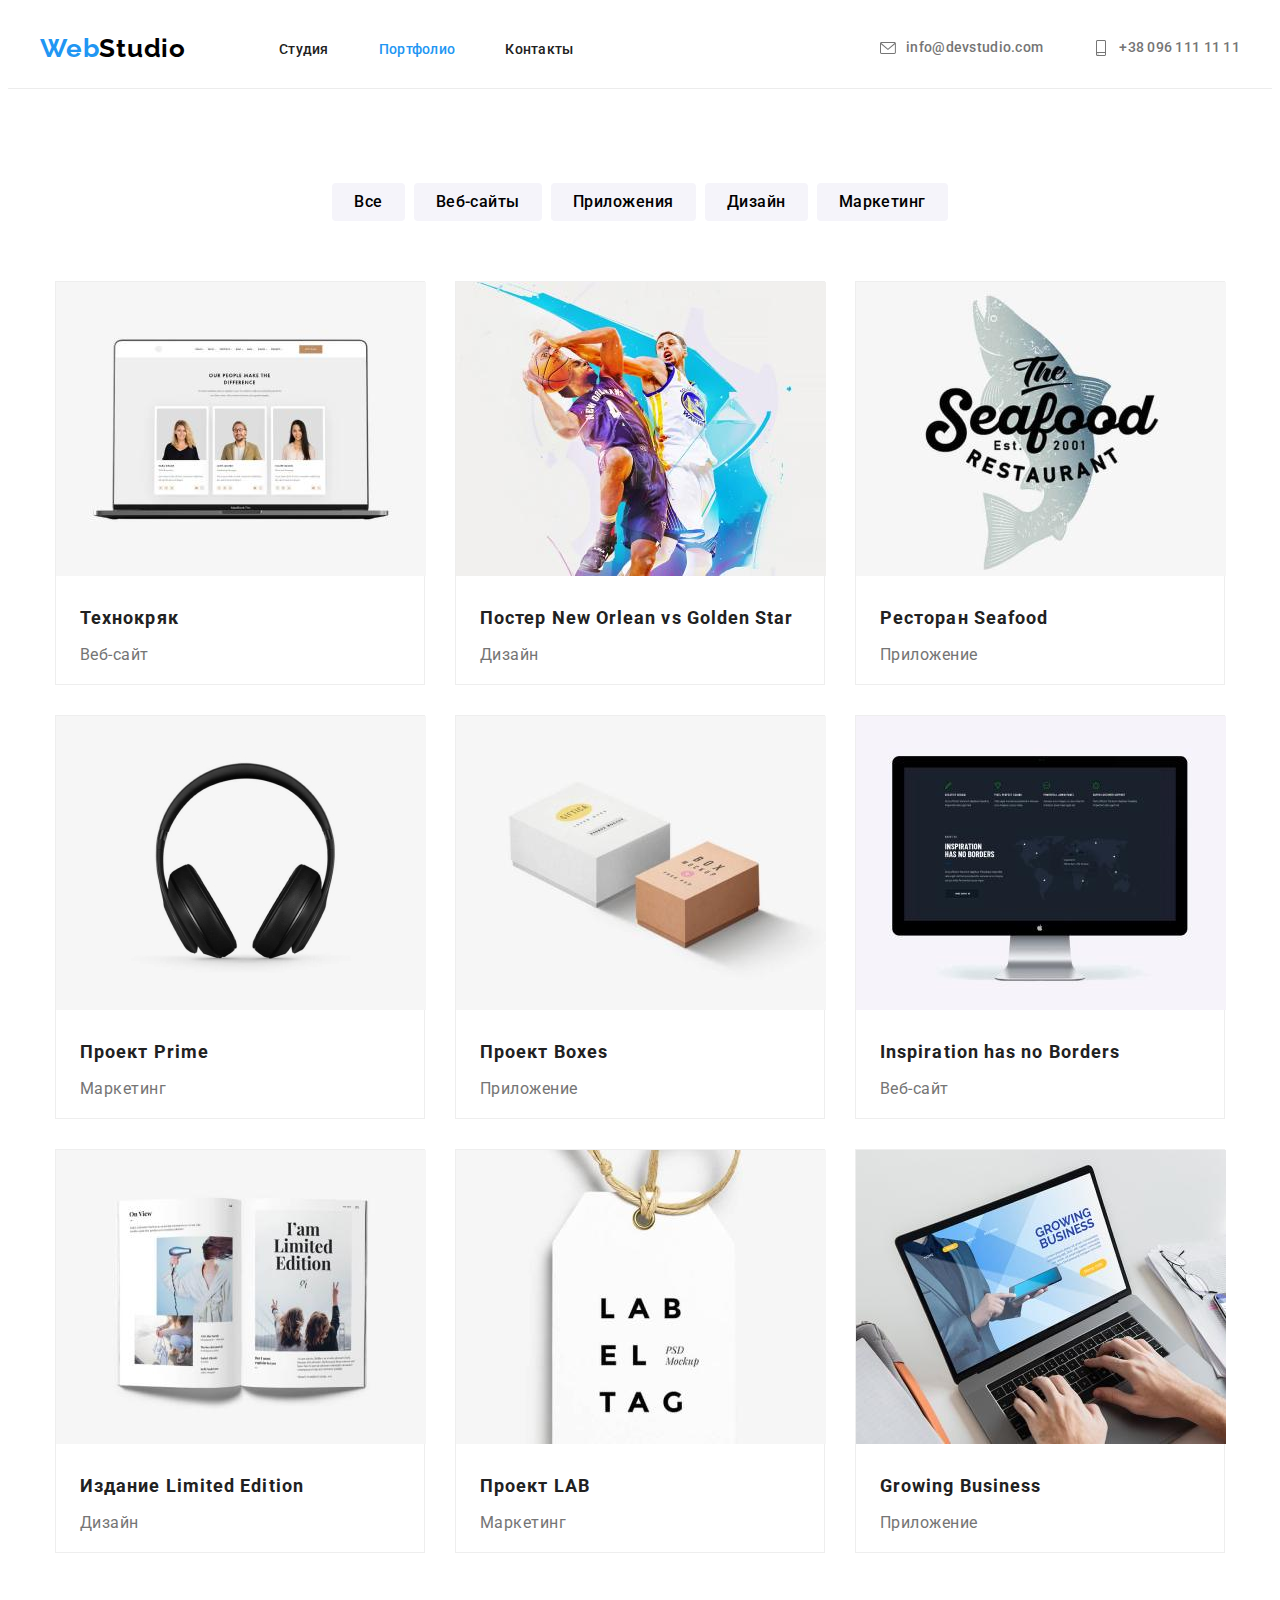
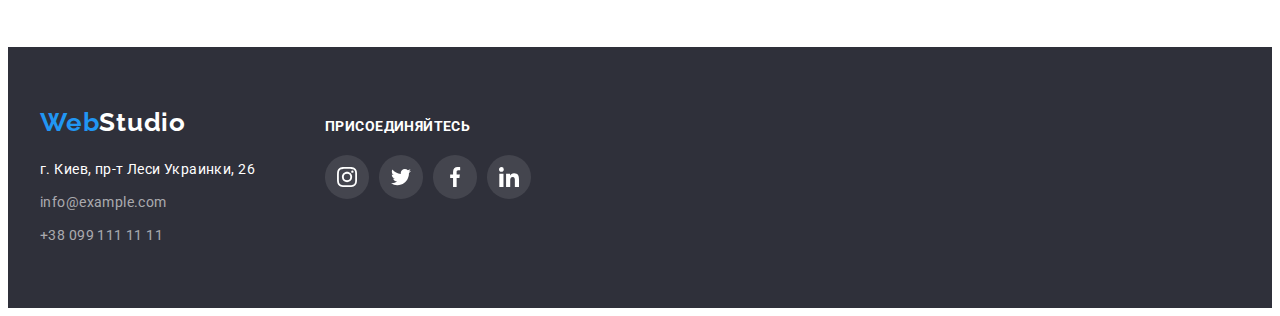
==== portfolio.html @ 02e3ae1f "Начало работы над пятым модулем" ====
<!DOCTYPE html>
<html lang="ru">
<head>
    <meta charset="UTF-8">
    <meta http-equiv="X-UA-Compatible" content="IE=edge">
    <meta name="viewport" content="width=device-width, initial-scale=1.0">
    <title>Portfolio</title>
<link rel="preconnect" href="https://fonts.googleapis.com">
<link rel="preconnect" href="https://fonts.gstatic.com" crossorigin>
<link href="https://fonts.googleapis.com/css2?family=Raleway:wght@700&family=Roboto:wght@400;500;700;900&display=swap" rel="stylesheet">
<link rel="stylesheet" href="https://cdnjs.cloudflare.com/ajax/libs/modern-normalize/1.1.0/modern-normalize.min.css"
    integrity="sha512-wpPYUAdjBVSE4KJnH1VR1HeZfpl1ub8YT/NKx4PuQ5NmX2tKuGu6U/JRp5y+Y8XG2tV+wKQpNHVUX03MfMFn9Q=="
    crossorigin="anonymous" referrerpolicy="no-referrer" />
<link rel="stylesheet" href="./css/style.css">
</head>
<body>
    <!-- шапка сайта -->
    <header class="header">
        <div class="header-container container">
            <nav class="header-nav">
                <a class="header-logo link" href="./index.html">Web<span class="second-logo">Studio</span> </a>
                <ul class="header-list list">
                    <li class="header-item">
                        <a class="header-link link " href="./index.html">Студия</a>
                    </li>
                    <li class="header-item">
                        <a class="header-link link current" href="./portfolio.html">Портфолио</a>
                    </li>
                    <li class="header-item">
                        <a class="header-link link" href="">Контакты</a>
                    </li>
                </ul>
            </nav>
            <ul class="header-contacts list">
                <li class="header-contacts-item">
                    <a class="header-contacts link" href="mailto:info@devstudio.com">
                        <svg class="contacts-icon">
                            <use href="./images/icons.svg#icon-mail"></use>
                        </svg>
                        info@devstudio.com
                    </a>
                </li>
                <li class="header-contacts-item">
                    <a class="header-contacts link" href="tel:+380961111111">
                        <svg class="contacts-icon">
                            <use href="./images/icons.svg#icon-smartphone"></use>
                        </svg>
                        +38 096 111 11 11
                    </a>
                </li>
            </ul>
        </div>
    </header>
        <main>
            <!-- кнопки проектов -->
            <h1 aria-label="Портфолио"></h1>
            <section class="main">
                <div class="container">
            <ul class="main-list-btn list" >
                <li class="main-item-btn ">
                    <button class="main-btn " type="button">Все</button>
                </li>
                <li class="main-item-btn">
                    <button class="main-btn " type="button">Веб-сайты</button>
                </li>
                <li class="main-item-btn">
                    <button class="main-btn " type="button">Приложения</button>
                </li>
                <li class="main-item-btn">
                    <button class="main-btn " type="button">Дизайн</button>
                </li>
                <li class="main-item-btn">
                    <button class="main-btn " type="button">Маркетинг</button>
                </li>
            </ul>
            <!-- проекты -->
            <h2 aria-label="Проекты"></h2>
            <ul class="main-projeckt-list list">
                <li class="projeckt-item">
                    <img src="./images/img-prod1.jpg" alt="сайт на ноутбуке" width="370" height="294">
                    <div class="projeckt-item-container">
                        <h3 class="projeckt-title">Технокряк</h3>
                        <p class="projeckt-text">Веб-сайт</p>
                    </div>
                </li>
                <li class="projeckt-item">
                    <img src="./images/img-prod2.jpg" alt="дизайн постера" width="370" height="294">
                    <div class="projeckt-item-container">
                        <h3 class="projeckt-title">Постер <span lang="en">New Orlean vs Golden Star</span></h3>
                        <p class="projeckt-text">Дизайн</p>
                    </div>

                </li>
                <li class="projeckt-item">
                    <img src="./images/img-prod3.jpg" alt="логотип ресторана" width="370" height="294">
                    <div class="projeckt-item-container">
                        <h3 class="projeckt-title">Ресторан <span lang="en">Seafood</span></h3>
                        <p class="projeckt-text">Приложение</p>
                    </div>
                </li>
                <li class="projeckt-item">
                    <img src="./images/img-prod4.jpg" alt="наушники" width="370" height="294">
                    <div class="projeckt-item-container">
                        <h3 class="projeckt-title">Проект <span>Prime</span></h3>
                        <p class="projeckt-text">Маркетинг</p>
                    </div>
                </li>
                <li class="projeckt-item">
                    <img src="./images/img-prod5.jpg" alt="две коробки" width="370" height="294">
                    <div class="projeckt-item-container">
                        <h3 class="projeckt-title">Проект <span lang="en">Boxes</span></h3>
                        <p class="projeckt-text">Приложение</p>
                    </div>
                </li>
                <li class="projeckt-item"> 
                    <img src="./images/img-prod6.jpg" alt="изображение сайта на мониторе" width="370" height="294">
                    <div class="projeckt-item-container">
                        <h3 class="projeckt-title"><span lang="en">Inspiration has no Borders</span></h3>
                        <p class="projeckt-text">Веб-сайт</p>
                    </div>
                </li>
                <li class="projeckt-item">
                    <img src="./images/img-prod7.jpg" alt="журнал на сером фоне" width="370" height="294">
                    <div class="projeckt-item-container"
                        ><h3 class="projeckt-title">Издание <span lang="en">Limited Edition</span></h3>
                        <p class="projeckt-text">Дизайн</p>
                    </div>
                    
                </li>
                <li class="projeckt-item">
                    <img src="./images/img-prod8.jpg" alt="логотип проекта" width="370" height="294">
                    <div class="projeckt-item-container">
                        <h3 class="projeckt-title">Проект <span lang="en">LAB</span></h3>
                        <p class="projeckt-text">Маркетинг</p>
                    </div>
                </li>
                <li class="projeckt-item">
                    <img src="./images/img-prod9.jpg" alt="приложение на ноутбуке" width="370" height="294">
                    <div class="projeckt-item-container">
                        <h3 class="projeckt-title"><span lang="en">Growing Business</span></h3>
                    <p class="projeckt-text">Приложение</p>
                    </div>
                </li>
            </ul>
            </div>
            </section>
        </main>
    <!-- футер -->
    <footer class="footer">
        <div class="container footer-base">
            <div>
                <a class="footer-logo link" href="./index.html">Web<span class="footer-second-logo">Studio</span> </a>
                <address class="footer-adress">
                    <ul class="footer-list list">
                        <li class="footer-item">
                            <a class="footer-link link" href="https://goo.gl/maps/xMHKZM8JpJUc79RT8" target="_blank">г.
                                Киев, пр-т Леси
                                Украинки, 26</a>
                        </li>
                        <li class="footer-item">
                            <a class="footer-mail link" href="mailto:info@example.com">info@example.com</a>
                        </li>
                        <li class="footer-item">
                            <a class="footer-tel link" href="tel:+380991111111">+38 099 111 11 11</a>
                        </li>
                    </ul>
                </address>
            </div>
            <div class="subsribe">
                <h2 class="conect-title">присоединяйтесь</h2>
                <ul class="footer-social-list">
                    <li class="footer-social-item">
                        <a class="footer-social-link" href="">
                            <svg class="footer-social-icon" width="20" height="20">
                                <use href="./images/icons.svg#icon-instagram">
    
                                </use>
                            </svg>
                        </a>
                    </li>
                    <li class="footer-social-item">
                        <a class="footer-social-link" href="">
                            <svg class="footer-social-icon" width="20" height="20">
                                <use href="./images/icons.svg#icon-twitter">
    
                                </use>
                            </svg>
                        </a>
                    </li>
                    <li class="footer-social-item">
                        <a class="footer-social-link" href="">
                            <svg class="footer-social-icon" width="20" height="20">
                                <use href="./images/icons.svg#icon-facebook">
    
                                </use>
                            </svg>
                        </a>
                    </li>
                    <li class="footer-social-item">
                        <a class="footer-social-link" href="">
                            <svg class="footer-social-icon" width="20" height="20">
                                <use href="./images/icons.svg#icon-linkedin">
    
                                </use>
                            </svg>
                        </a>
                    </li>
                </ul>
            </div>
        </div>
    </footer>
</body>
</html>
---- css/style.css ----
:root {
  --first-title-color: #ffffff;
  --second-tittle-color: #212121;
  --accent-color: #2196f3;
  --first-text-color: #757575;
  --adress-color: rgba(255, 255, 255, 0.6);
  --first-background-color: #ffffff;
  --hero-background-color: #2f303a;
  --main-background-color: #e5e5e5;
  --team-background-color: #f5f4fa;
}

body {
  font-family: "Roboto", sans-serif;
  background-color: #ffffff;
  font-style: normal;
}

p,
h1,
h2,
h3,
h4,
h5,
h6 {
  margin: 0px;
}

ul {
  margin: 0;
  padding: 0;
  list-style: none;
}

.link {
  text-decoration: none;
}

.container {
  width: 1200px;
  padding-right: 15px;
  padding-left: 15px;
  margin: 0 auto;
}

/* -------------------------------------------стилизация хедера------------------------------------- */

.header {
  border-bottom: 1px solid #ececec;
}

.header-logo {
  font-family: Raleway;
  font-weight: 700;
  font-size: 26px;
  line-height: 1.19;
  letter-spacing: 0.03em;
  color: var(--accent-color);
  margin-right: 93px;
}

.second-logo {
  font-family: Raleway;
  font-weight: 700;
  font-size: 26px;
  line-height: 1.19;
  letter-spacing: 0.03em;
  color: #000000;
}

.header-container {
  display: flex;
  align-items: center;
  width: 1200px;
  height: 80px;
}

.header-nav {
  display: flex;
  align-items: center;
}

.header-list {
  display: flex;
}

.header-contacts {
  display: flex;
  margin-left: auto;
}

.header-contacts-item {
  display: inline-block;
  align-items: baseline;
}

.header-contacts-item:not(:first-child) {
  margin-left: 50px;
}

.contacts-icon {
  fill: currentColor;
  margin-right: 10px;
  width: 16px;
  height: 16px;
}

.header-item:not(:last-child) {
  margin-right: 50px;
}

.header-link {
  font-style: normal;
  font-weight: 500;
  font-size: 14px;
  line-height: 1.14;
  letter-spacing: 0.02em;
  color: var(--second-tittle-color);
  padding-top: 32px;
  padding-bottom: 32px;
}

.header-contacts {
  font-style: normal;
  font-weight: 500;
  font-size: 14px;
  line-height: 1.14;
  letter-spacing: 0.02em;
  color: var(--first-text-color);
  padding-top: 32px;
  padding-bottom: 32px;
}

/* .header-mail {
  font-style: normal;
  font-weight: 500;
  font-size: 14px;
  line-height: 1.14;
  letter-spacing: 0.02em;
  color: var(--first-text-color);
  padding-top: 32px;
  padding-bottom: 32px;
} */

.header-link:hover,
.header-link:focus {
  color: var(--accent-color);
}

.header-contacts:hover,
.header-contacts:focus {
  color: var(--accent-color);
}

.current {
  color: var(--accent-color);
}

/* ---------------------------------------------стилизация героя----------------------------------- */
.hero {
  background-color: var(--hero-background-color);
  background-image: linear-gradient(
      rgba(47, 48, 58, 0.4),
      rgba(47, 48, 58, 0.4)
    ),
    url(../images/hero-bg.jpg);
  background-repeat: no-repeat;
  background-position: center;
  background-size: contain;
  max-width: 1600px;
  height: 600px;
  margin: 0 auto;
}

.hero-container {
  padding-top: 200px;
  padding-bottom: 200px;
}

.hero-title {
  font-weight: 900;
  font-size: 44px;
  line-height: 1.36;
  text-align: center;
  letter-spacing: 0.06em;
  text-transform: uppercase;
  color: #ffffff;
  width: 696px;
  height: 120px;
  margin: auto;
  margin-bottom: 30px;
}

.hero-btn {
  font-weight: 700;
  font-size: 16px;
  line-height: 1.87;
  justify-content: center;
  display: flex;
  align-items: center;
  text-align: center;
  letter-spacing: 0.06em;
  color: var(--first-title-color);
  background: #2196f3;
  box-shadow: 0px 4px 4px rgba(0, 0, 0, 0.15);
  border-radius: 4px;
  cursor: pointer;
  width: 200px;
  height: 50px;
  border: 0px;
  margin: auto;
}

/* --------------------------------------------секция преимуществ----------------------------------------- */

.advantages {
  margin: auto;
  padding-top: 94px;
  padding-bottom: 94px;
}

.advantages-list {
  display: flex;
}

.advantages-item:not(:last-child) {
  margin-right: 30px;
  height: 251px;
}

.advantage-icon-bgc {
  display: flex;
  align-items: center;
  justify-content: center;
  width: 270px;
  height: 120px;
  margin-bottom: 30px;
  border-radius: 4px;
  background-color: #f5f4fa;
}

.advantages-item-icon {
  width: 70px;
  height: 70px;
}

.advantages-title {
  font-weight: 700;
  font-size: 14px;
  line-height: 1.14;
  letter-spacing: 0.03em;
  text-transform: uppercase;
  color: var(--second-tittle-color);
  margin-bottom: 10px;
}

.advantages-text {
  font-size: 14px;
  line-height: 24px;
  letter-spacing: 0.03em;
  color: var(--first-text-color);
  width: 270px;
  height: 75px;
}

/* --------------------------------------------секция we  doing ------------------------------------------------*/

.we-doing {
  padding-bottom: 94px;
}

.we-doing-title {
  font-weight: 700;
  font-size: 36px;
  line-height: 1.16;
  text-align: center;
  letter-spacing: 0.03em;
  color: var(--second-tittle-color);
  margin-bottom: 50px;
}

.we-doing-list {
  display: flex;
}

.we-doing-item:not(:last-child) {
  margin-right: 30px;
}

/* ---------------------------------------------секция команда------------------------------------------------------ */

.team {
  background-color: #f5f4fa;
  padding-top: 94px;
  padding-bottom: 94px;
}

.team-title {
  font-weight: 700;
  font-size: 36px;
  line-height: 1.16;
  text-align: center;
  letter-spacing: 0.03em;
  color: var(--second-tittle-color);
  margin-bottom: 50px;
}

.team-list {
  display: flex;
  justify-content: center;
}

.team-item {
  background-color: #ffffff;
  margin-right: 30px;
  /* width: 270px;
  height: 368px; */
  background: #ffffff;

  box-shadow: 0px 1px 3px rgba(0, 0, 0, 0.12), 0px 1px 1px rgba(0, 0, 0, 0.14),
    0px 2px 1px rgba(0, 0, 0, 0.2);
  border-radius: 0px 0px 4px 4px;
}

.team-item:last-child {
  margin-right: 0px;
}

.team-item-container {
  padding-top: 30px;
  padding-bottom: 30px;
}

.team-item-title {
  font-weight: 500;
  font-size: 16px;
  line-height: 1.18;
  text-align: center;
  letter-spacing: 0.03em;
  color: var(--second-tittle-color);
  margin-bottom: 10px;
}

.team-item-text {
  font-size: 16px;
  line-height: 1.18;
  text-align: center;
  letter-spacing: 0.03em;
  color: var(--first-text-color);
  margin-bottom: 16px;
}

.team-social-list {
  display: flex;
  justify-content: center;
}

.team-social-item {
  width: 44px;
  height: 44px;
}

.team-social-item + .team-social-item {
  margin-left: 10px;
}

.team-social-link {
  width: 100%;
  height: 100%;
  border-radius: 50%;
  display: flex;
  align-items: center;
  justify-content: center;
}

.team-social-icon {
  fill: #afb1b8;
}

.team-social-link:hover,
.team-social-link:focus {
  background-color: #2196f3;
}

.team-social-link:hover .team-social-icon,
.team-social-link:focus .team-social-icon {
  fill: #ffffff;
}

/* ---------------------------------------------постоянные клиенты------------------------------------- */

.clients-title {
  font-weight: 700;
  font-size: 36px;
  line-height: 1.16;
  text-align: center;
  letter-spacing: 0.03em;
  color: var(--second-tittle-color);
  padding-top: 94px;
  padding-bottom: 50px;
}

.clients-icon-list {
  padding-bottom: 94px;
  display: flex;
}
.clients-item-list {
  display: flex;
  justify-content: center;
  align-items: center;
  margin-right: 30px;
}
.clients-item-list:last-child {
  margin-right: 0px;
}
.clients-icon-link {
  display: flex;
  justify-content: center;
  align-items: center;
  padding: 16px 32px;
  color: var(--icon-color);
  width: 170px;
  height: 92px;
  border: 1px solid #afb1b8;
  border-radius: 4px;
}

.clients-icon {
  width: 106px;
  height: 60px;
  fill: #afb1b8;
}

.clients-icon-link:hover .clients-icon,
.clients-icon-link:focus .clients-icon {
  fill: #2196f3;
}

.clients-icon-link:hover,
.clients-icon-link:focus {
  border: 1px solid #2196f3;
}

/* .clients-item {
  display: flex;
  justify-content: center;
  align-items: center;
  margin-right: 30px;
}

.clients-item:last-child {
  margin-right: 0px;
}

.clients-icon-link {
  display: flex;
  justify-content: center;
  align-items: center;
  padding: 16px 32px;
  width: 170px;
  height: 92px;
  border: 1px solid #afb1b8;
  border-radius: 4px;
  cursor: pointer;
}

.clients-item-icon {
  width: 106px;
  height: 60px;
  fill: #afb1b8;
}

.clients-icon-link:hover,
.clients-item-link:focus {
  color: #2196f3;
  border: 1px solid #2196f3;
} */

/* -------------------------------------------стилизация футера---------------------------------------- */

.footer {
  background-color: #2f303a;
  padding-top: 60px;
  padding-bottom: 60px;
}

.footer-logo {
  display: block;
  font-family: Raleway;
  font-weight: 700;
  font-size: 26px;
  line-height: 1.19;
  letter-spacing: 0.03em;
  color: var(--accent-color);
  margin-bottom: 20px;
  width: 135px;
}

.footer-second-logo {
  font-family: Raleway;
  font-weight: 700;
  font-size: 26px;
  line-height: 1.19;
  letter-spacing: 0.03em;
  color: var(--first-background-color);
}

.footer-link {
  font-style: normal;
  font-size: 14px;
  line-height: 1.71;
  letter-spacing: 0.03em;
  color: var(--first-background-color);
}

.footer-item {
  margin-bottom: 9px;
}

.footer-item:last-child {
  margin-bottom: 0px;
}

.footer-mail:hover,
.footer-mail:focus {
  color: var(--accent-color);
}

.footer-tel:hover,
.footer-tel:focus {
  color: var(--accent-color);
}

.footer-mail {
  font-style: normal;
  font-size: 14px;
  line-height: 1.71;
  letter-spacing: 0.03em;
  color: var(--adress-color);
}

.footer-tel {
  font-style: normal;
  font-size: 14px;
  line-height: 1.71;
  letter-spacing: 0.03em;
  color: var(--adress-color);
}

.footer-base {
  display: flex;
}

.subsribe {
  margin-top: 12px;
  margin-left: 70px;
  width: 206px;
}

.conect-title {
  font-family: Roboto;
  font-style: normal;
  font-weight: bold;
  font-size: 14px;
  line-height: 1.14;
  letter-spacing: 0.03em;
  text-transform: uppercase;
  color: #ffffff;
  margin-bottom: 20px;
}

.footer-social-list {
  display: flex;
  justify-content: center;
}

.footer-social-item {
  width: 44px;
  height: 44px;
}

.footer-social-item + .footer-social-item {
  margin-left: 10px;
}

.footer-social-link {
  width: 100%;
  height: 100%;
  border-radius: 50%;
  display: flex;
  align-items: center;
  justify-content: center;
  background: rgba(255, 255, 255, 0.1);
}

.footer-social-icon {
  fill: #ffffff;
}

.footer-social-link:hover,
.footer-social-link:focus {
  background-color: #2196f3;
}

.footer-social-link:hover .footer-social-icon,
.footer-social-link:focus .footer-social-icon {
  fill: #ffffff;
}
/* ------------------------------------оформление страницы портфолио------------------------------- */

.main {
  background-color: #ffffff;
  padding-top: 94px;
  padding-bottom: 94px;
}

.main-btn:hover,
.main-btn:focus {
  color: var(--first-background-color);
  background-color: var(--accent-color);
}

/* --------------------------------оформление фильтров-------------------------- */

.main-list-btn {
  display: flex;
  justify-content: center;
  margin-bottom: 34px;
  width: 615px;
  height: 64px;
  margin-left: auto;
  margin-right: auto;
}

.main-item-btn:not(:last-child) {
  margin-right: 9px;
}

.main-btn {
  border: 0px;
  font-family: Roboto;
  font-style: normal;
  font-weight: 500;
  font-size: 16px;
  line-height: 1.62;
  text-align: center;
  letter-spacing: 0.03em;
  background-color: #f5f4fa;
  border-radius: 4px;
  cursor: pointer;
  padding: 6px 22px 6px 22px;
  white-space: nowrap;
}

.main-btn:active {
  border: 0px;
  font-family: Roboto;
  font-style: normal;
  font-weight: 500;
  font-size: 16px;
  line-height: 1.62;
  text-align: center;
  letter-spacing: 0.03em;
  color: #ffffff;
  background: #2196f3;
  /* shadow-middle */
  box-shadow: 0px 3px 1px rgba(0, 0, 0, 0.1), 0px 1px 2px rgba(0, 0, 0, 0.08),
    0px 2px 2px rgba(0, 0, 0, 0.12);
  border-radius: 4px;
  cursor: pointer;
}

.main-projeckt-list {
  display: flex;
  flex-wrap: wrap;
  justify-content: center;
}

.projeckt-item {
  margin-right: 30px;
  margin-bottom: 30px;
  width: 370px;
  height: 404px;
  background: #ffffff;
  border: 1px solid #eeeeee;
  box-sizing: border-box;
}

.projeckt-item:hover {
  box-shadow: 0px 1px 1px rgba(0, 0, 0, 0.12), 0px 4px 4px rgba(0, 0, 0, 0.06),
    1px 4px 6px rgba(0, 0, 0, 0.16);
}

.projeckt-item:nth-child(3n + 3) {
  margin-right: 0px;
}

.projeckt-item:nth-last-child(-n + 3) {
  margin-bottom: 0;
}

.projeckt-item-container {
  padding-top: 20px;
  padding-bottom: 20px;
  padding-right: 24px;
  padding-left: 24px;
}

.projeckt-title {
  font-size: 18px;
  line-height: 2;
  letter-spacing: 0.06em;
  color: var(--second-tittle-color);
  margin-bottom: 4px;
}

.projeckt-text {
  font-size: 16px;
  line-height: 1.87;
  letter-spacing: 0.03em;
  color: var(--first-text-color);
}
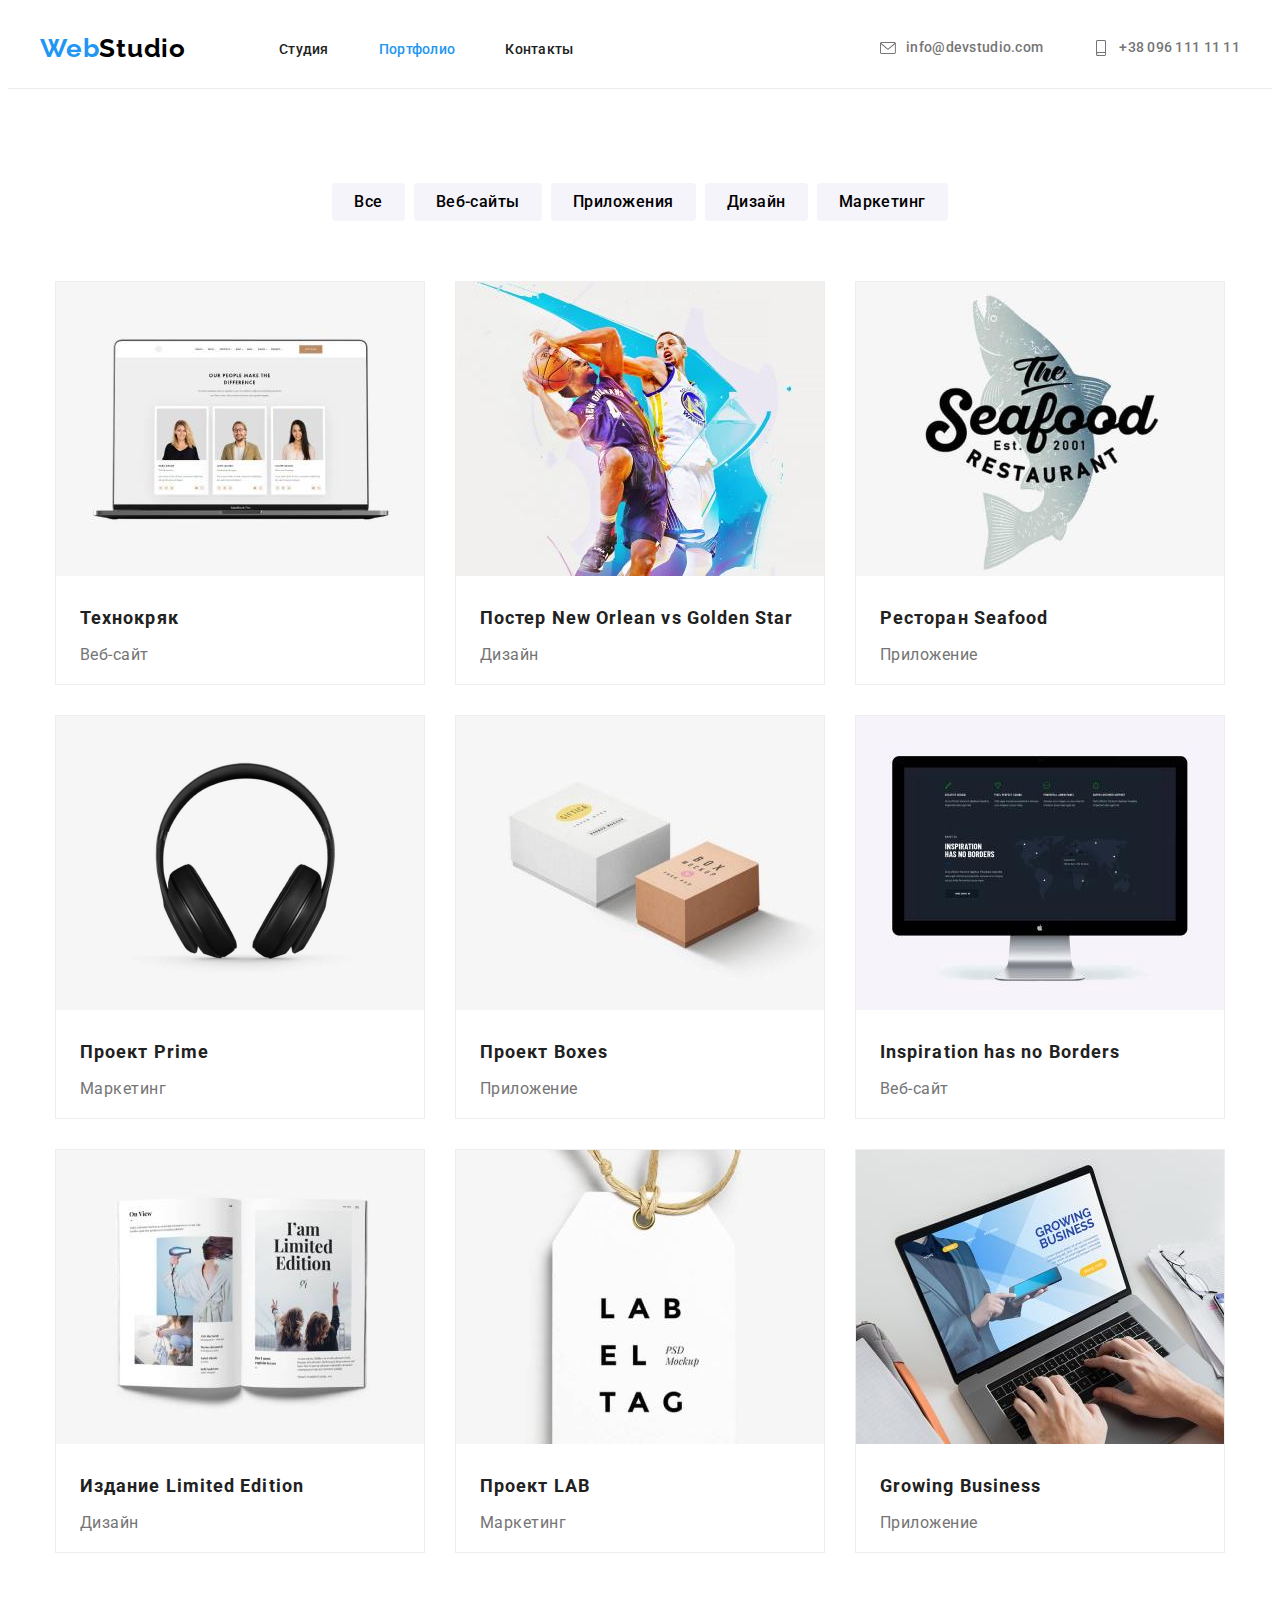
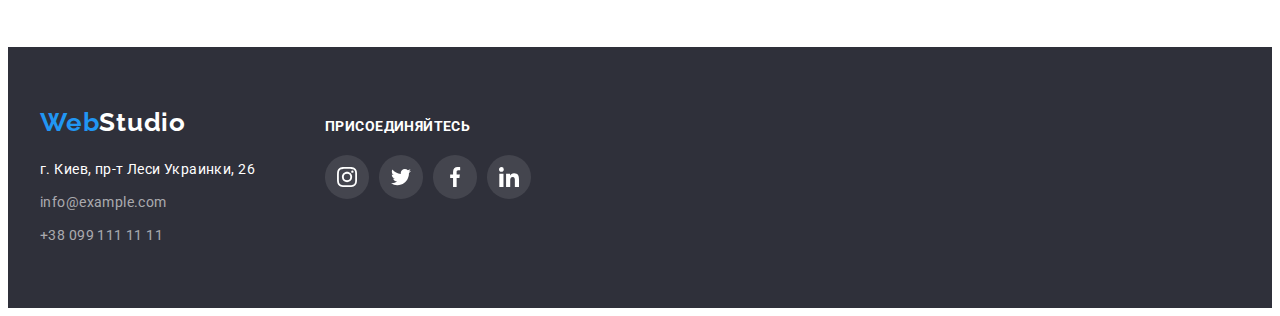
==== commit addc33f5: "добавил ссылки в списки соц сетей" ====
--- a/portfolio.html
+++ b/portfolio.html
@@ -89,7 +89,6 @@
                         <h3 class="projeckt-title">Постер <span lang="en">New Orlean vs Golden Star</span></h3>
                         <p class="projeckt-text">Дизайн</p>
                     </div>
-
                 </li>
                 <li class="projeckt-item">
                     <img src="./images/img-prod3.jpg" alt="логотип ресторана" width="370" height="294">
@@ -153,8 +152,8 @@
                 <address class="footer-adress">
                     <ul class="footer-list list">
                         <li class="footer-item">
-                            <a class="footer-link link" href="https://goo.gl/maps/xMHKZM8JpJUc79RT8" target="_blank">г.
-                                Киев, пр-т Леси
+                            <a class="footer-link link" target="_blank" href="https://goo.gl/maps/xMHKZM8JpJUc79RT8"
+                                target="_blank">г. Киев, пр-т Леси
                                 Украинки, 26</a>
                         </li>
                         <li class="footer-item">
@@ -170,37 +169,33 @@
                 <h2 class="conect-title">присоединяйтесь</h2>
                 <ul class="footer-social-list">
                     <li class="footer-social-item">
-                        <a class="footer-social-link" href="">
+                        <a class="footer-social-link" target="_blank" href="https://www.instagram.com/?hl=ru">
                             <svg class="footer-social-icon" width="20" height="20">
                                 <use href="./images/icons.svg#icon-instagram">
-    
-                                </use>
-                            </svg>
-                        </a>
-                    </li>
-                    <li class="footer-social-item">
-                        <a class="footer-social-link" href="">
+                                </use>
+                            </svg>
+                        </a>
+                    </li>
+                    <li class="footer-social-item">
+                        <a class="footer-social-link" target="_blank" href="https://twitter.com/?lang=ru">
                             <svg class="footer-social-icon" width="20" height="20">
                                 <use href="./images/icons.svg#icon-twitter">
-    
-                                </use>
-                            </svg>
-                        </a>
-                    </li>
-                    <li class="footer-social-item">
-                        <a class="footer-social-link" href="">
+                                </use>
+                            </svg>
+                        </a>
+                    </li>
+                    <li class="footer-social-item">
+                        <a class="footer-social-link" target="_blank" href="https://uk-ua.facebook.com/">
                             <svg class="footer-social-icon" width="20" height="20">
                                 <use href="./images/icons.svg#icon-facebook">
-    
-                                </use>
-                            </svg>
-                        </a>
-                    </li>
-                    <li class="footer-social-item">
-                        <a class="footer-social-link" href="">
+                                </use>
+                            </svg>
+                        </a>
+                    </li>
+                    <li class="footer-social-item">
+                        <a class="footer-social-link" target="_blank" href="https://ru.linkedin.com/">
                             <svg class="footer-social-icon" width="20" height="20">
                                 <use href="./images/icons.svg#icon-linkedin">
-    
                                 </use>
                             </svg>
                         </a>
--- a/css/style.css
+++ b/css/style.css
@@ -684,6 +684,7 @@
   background: #ffffff;
   border: 1px solid #eeeeee;
   box-sizing: border-box;
+  overflow: hidden;
 }
 
 .projeckt-item:hover {
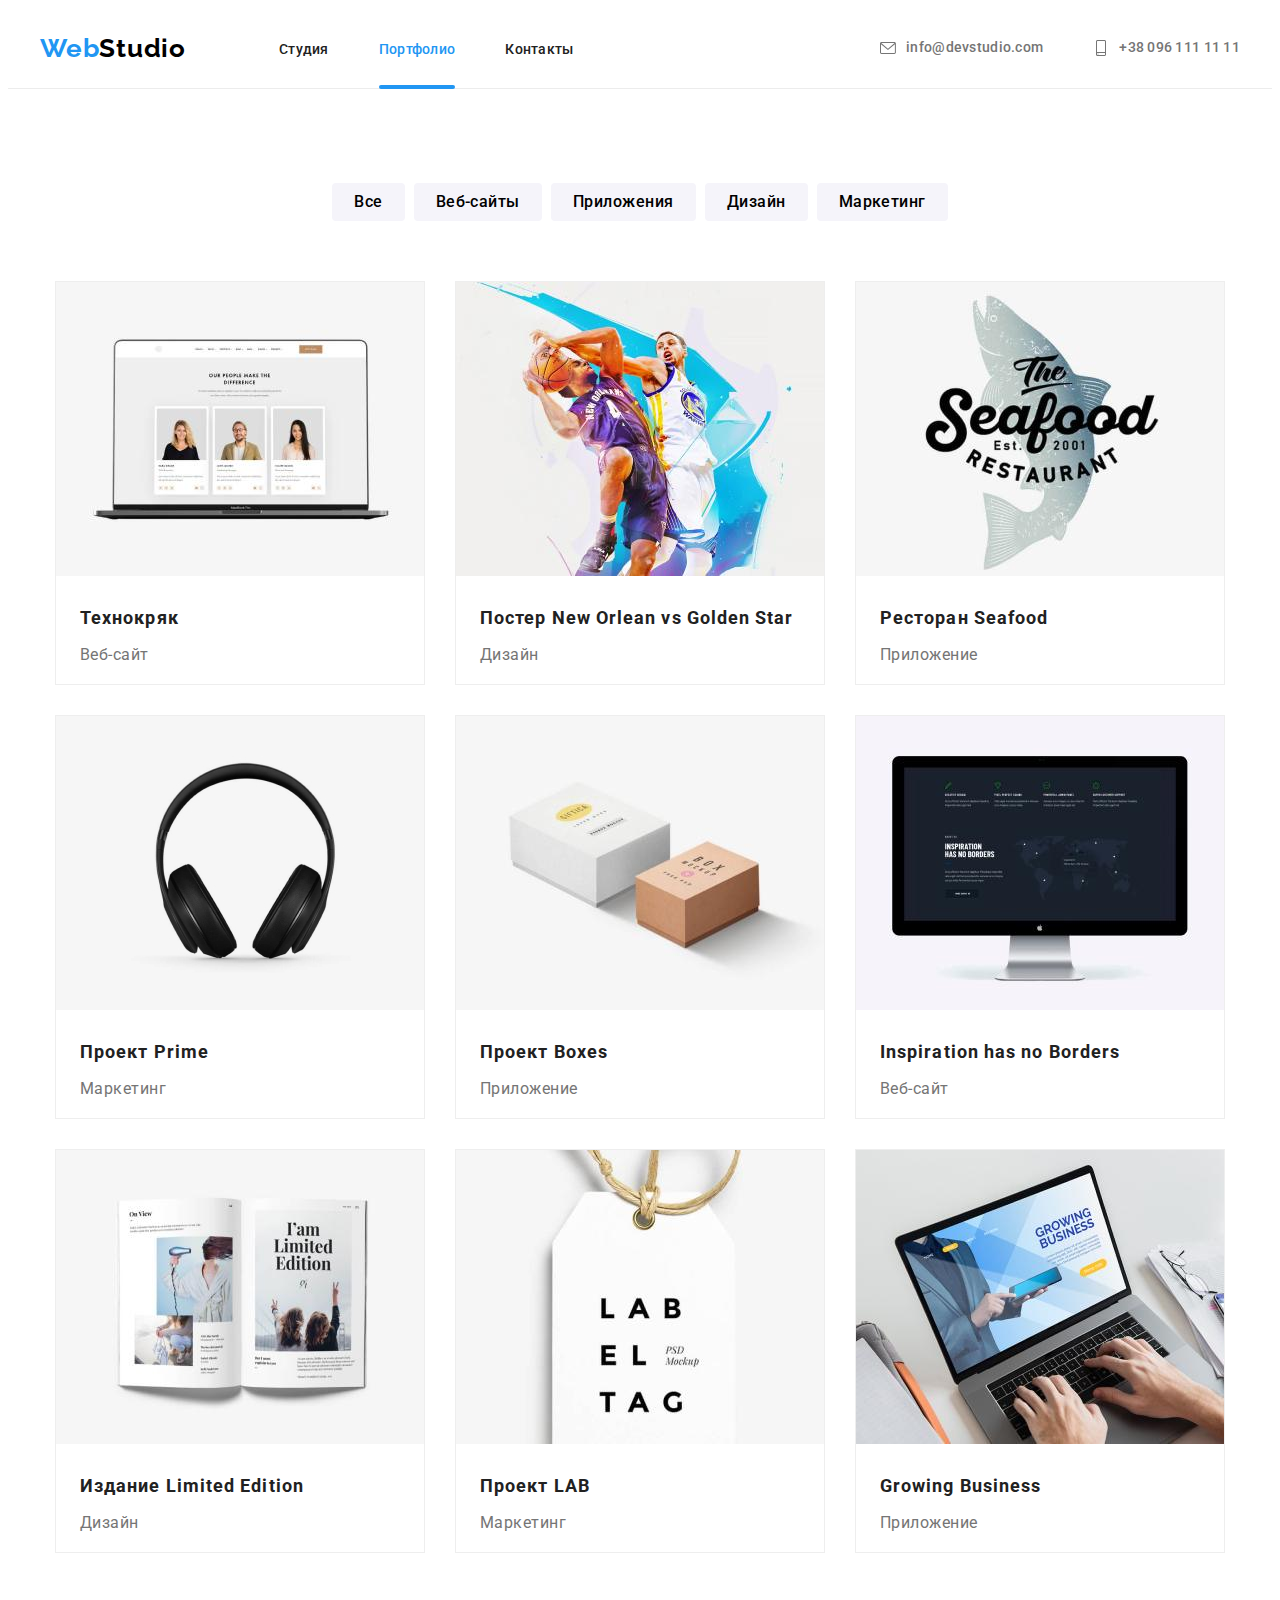
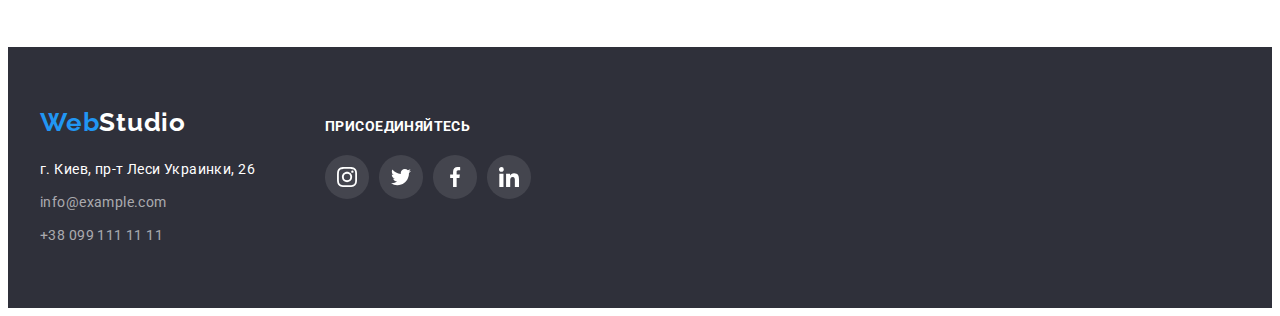
==== commit b37f11f6: "Добавил плавные переходы,и всплывающий текст с оверлеем на проекты" ====
--- a/portfolio.html
+++ b/portfolio.html
@@ -77,68 +77,121 @@
             <h2 aria-label="Проекты"></h2>
             <ul class="main-projeckt-list list">
                 <li class="projeckt-item">
+                    <a class="projeck-link" href="">
+                        <div class="projeckt-wraper">
                     <img src="./images/img-prod1.jpg" alt="сайт на ноутбуке" width="370" height="294">
+                    <p class="projeckt-wraper-text">Технокряк это современная площадка распространения коронавируса. Компании используют эту платформу для цифрового
+                    шпионажа и атак на защищённые сервера конкурентов.</p>
+                    </div>
                     <div class="projeckt-item-container">
                         <h3 class="projeckt-title">Технокряк</h3>
                         <p class="projeckt-text">Веб-сайт</p>
-                    </div>
-                </li>
-                <li class="projeckt-item">
+                        </a>
+                    </div>
+                </li>
+                <li class="projeckt-item">
+                    <a class="projeck-link" href="">
+                        <div class="projeckt-wraper">
                     <img src="./images/img-prod2.jpg" alt="дизайн постера" width="370" height="294">
+                    <p class="projeckt-wraper-text">Технокряк это современная площадка распространения коронавируса. Компании используют эту платформу для цифрового
+                    шпионажа и атак на защищённые сервера конкурентов.</p>
+                    </div>
                     <div class="projeckt-item-container">
                         <h3 class="projeckt-title">Постер <span lang="en">New Orlean vs Golden Star</span></h3>
                         <p class="projeckt-text">Дизайн</p>
                     </div>
-                </li>
-                <li class="projeckt-item">
-                    <img src="./images/img-prod3.jpg" alt="логотип ресторана" width="370" height="294">
+                    </a>
+                </li>
+                <li class="projeckt-item">
+                    <a class="projeck-link" href="">
+                        <div class="projeckt-wraper">
+                            <img src="./images/img-prod3.jpg" alt="логотип ресторана" width="370" height="294">
+                            <p class="projeckt-wraper-text">Технокряк это современная площадка распространения коронавируса. Компании используют эту платформу для цифрового
+                    шпионажа и атак на защищённые сервера конкурентов.</p>
+                        </div>
                     <div class="projeckt-item-container">
                         <h3 class="projeckt-title">Ресторан <span lang="en">Seafood</span></h3>
                         <p class="projeckt-text">Приложение</p>
                     </div>
-                </li>
-                <li class="projeckt-item">
+                    </a>
+                </li>
+                <li class="projeckt-item">
+                    <a class="projeck-link" href="">
+                        <div class="projeckt-wraper">
                     <img src="./images/img-prod4.jpg" alt="наушники" width="370" height="294">
+                    <p class="projeckt-wraper-text">Технокряк это современная площадка распространения коронавируса. Компании используют эту платформу для цифрового
+                    шпионажа и атак на защищённые сервера конкурентов.</p>
+                    </div>
                     <div class="projeckt-item-container">
                         <h3 class="projeckt-title">Проект <span>Prime</span></h3>
                         <p class="projeckt-text">Маркетинг</p>
                     </div>
-                </li>
-                <li class="projeckt-item">
+                    </a>
+                </li>
+                <li class="projeckt-item">
+                    <a class="projeck-link" href="">
+                        <div class="projeckt-wraper">
                     <img src="./images/img-prod5.jpg" alt="две коробки" width="370" height="294">
+                    <p class="projeckt-wraper-text">Технокряк это современная площадка распространения коронавируса. Компании используют эту платформу для цифрового
+                    шпионажа и атак на защищённые сервера конкурентов.</p>
+                    </div>
                     <div class="projeckt-item-container">
                         <h3 class="projeckt-title">Проект <span lang="en">Boxes</span></h3>
                         <p class="projeckt-text">Приложение</p>
                     </div>
+                    </a>
                 </li>
                 <li class="projeckt-item"> 
+                    <a class="projeck-link" href="">
+                        <div class="projeckt-wraper">
                     <img src="./images/img-prod6.jpg" alt="изображение сайта на мониторе" width="370" height="294">
+                    <p class="projeckt-wraper-text">Технокряк это современная площадка распространения коронавируса. Компании используют эту платформу для цифрового
+                    шпионажа и атак на защищённые сервера конкурентов.</p>
+                    </div>
                     <div class="projeckt-item-container">
                         <h3 class="projeckt-title"><span lang="en">Inspiration has no Borders</span></h3>
                         <p class="projeckt-text">Веб-сайт</p>
                     </div>
-                </li>
-                <li class="projeckt-item">
+                    </a>
+                </li>
+                <li class="projeckt-item">
+                    <a class="projeck-link" href="">
+                        <div class="projeckt-wraper">
                     <img src="./images/img-prod7.jpg" alt="журнал на сером фоне" width="370" height="294">
+                    <p class="projeckt-wraper-text">Технокряк это современная площадка распространения коронавируса. Компании используют эту платформу для цифрового
+                    шпионажа и атак на защищённые сервера конкурентов.</p>
+                    </div>
                     <div class="projeckt-item-container"
                         ><h3 class="projeckt-title">Издание <span lang="en">Limited Edition</span></h3>
                         <p class="projeckt-text">Дизайн</p>
                     </div>
-                    
-                </li>
-                <li class="projeckt-item">
+                    </a>
+                </li>
+                <li class="projeckt-item">
+                    <a class="projeck-link" href="">
+                        <div class="projeckt-wraper">
                     <img src="./images/img-prod8.jpg" alt="логотип проекта" width="370" height="294">
+                    <p class="projeckt-wraper-text">Технокряк это современная площадка распространения коронавируса. Компании используют эту платформу для цифрового
+                    шпионажа и атак на защищённые сервера конкурентов.</p>
+                    </div>
                     <div class="projeckt-item-container">
                         <h3 class="projeckt-title">Проект <span lang="en">LAB</span></h3>
                         <p class="projeckt-text">Маркетинг</p>
                     </div>
-                </li>
-                <li class="projeckt-item">
+                    </a>
+                </li>
+                <li class="projeckt-item">
+                    <a class="projeck-link" href="">
+                        <div class="projeckt-wraper">
                     <img src="./images/img-prod9.jpg" alt="приложение на ноутбуке" width="370" height="294">
+                    <p class="projeckt-wraper-text">Технокряк это современная площадка распространения коронавируса. Компании используют эту платформу для цифрового
+                    шпионажа и атак на защищённые сервера конкурентов.</p>
+                    </div>
                     <div class="projeckt-item-container">
                         <h3 class="projeckt-title"><span lang="en">Growing Business</span></h3>
                     <p class="projeckt-text">Приложение</p>
                     </div>
+                    </a>
                 </li>
             </ul>
             </div>
--- a/css/style.css
+++ b/css/style.css
@@ -118,6 +118,10 @@
   color: var(--second-tittle-color);
   padding-top: 32px;
   padding-bottom: 32px;
+  transition-property: color;
+  transition-duration: 250ms;
+  transition-timing-function: cubic-bezier(0.4, 0, 0.2, 1);
+  position: relative;
 }
 
 .header-contacts {
@@ -129,6 +133,9 @@
   color: var(--first-text-color);
   padding-top: 32px;
   padding-bottom: 32px;
+  transition-property: color;
+  transition-duration: 250ms;
+  transition-timing-function: cubic-bezier(0.4, 0, 0.2, 1);
 }
 
 /* .header-mail {
@@ -154,6 +161,16 @@
 
 .current {
   color: var(--accent-color);
+}
+.current::after {
+  content: "";
+  width: 100%;
+  height: 4px;
+  background-color: var(--accent-color);
+  position: absolute;
+  left: 0;
+  bottom: 0;
+  border-radius: 10px;
 }
 
 /* ---------------------------------------------стилизация героя----------------------------------- */
@@ -371,6 +388,7 @@
   display: flex;
   align-items: center;
   justify-content: center;
+  transition: background-color 250ms cubic-bezier(0.4, 0, 0.2, 1);
 }
 
 .team-social-icon {
@@ -423,6 +441,7 @@
   height: 92px;
   border: 1px solid #afb1b8;
   border-radius: 4px;
+  transition: fill 250ms cubic-bezier(0.4, 0, 0.2, 1);
 }
 
 .clients-icon {
@@ -537,6 +556,7 @@
   line-height: 1.71;
   letter-spacing: 0.03em;
   color: var(--adress-color);
+  transition: color 250ms cubic-bezier(0.4, 0, 0.2, 1);
 }
 
 .footer-tel {
@@ -545,6 +565,7 @@
   line-height: 1.71;
   letter-spacing: 0.03em;
   color: var(--adress-color);
+  transition: color 250ms cubic-bezier(0.4, 0, 0.2, 1);
 }
 
 .footer-base {
@@ -591,6 +612,7 @@
   align-items: center;
   justify-content: center;
   background: rgba(255, 255, 255, 0.1);
+  transition: background-color 250ms cubic-bezier(0.4, 0, 0.2, 1);
 }
 
 .footer-social-icon {
@@ -650,6 +672,8 @@
   cursor: pointer;
   padding: 6px 22px 6px 22px;
   white-space: nowrap;
+  transition: background-color 250ms cubic-bezier(0.4, 0, 0.2, 1),
+    color 250ms cubic-bezier(0.4, 0, 0.2, 1);
 }
 
 .main-btn:active {
@@ -685,6 +709,31 @@
   border: 1px solid #eeeeee;
   box-sizing: border-box;
   overflow: hidden;
+  transition: box-shadow 250ms cubic-bezier(0.4, 0, 0.2, 1);
+}
+
+.projeckt-wraper {
+  position: relative;
+  overflow: hidden;
+}
+
+.projeckt-wraper-text {
+  position: absolute;
+  top: 0;
+  left: 0;
+  height: 100%;
+  font-style: roboto;
+  font-size: 18px;
+  line-height: 1.56;
+  padding: 63px 24px;
+  color: #ffffff;
+  background: rgba(33, 150, 243, 0.9);
+  transform: translateY(100%);
+  transition: transform 250ms cubic-bezier(0.4, 0, 0.2, 1);
+}
+
+.projeckt-item:hover .projeckt-wraper-text {
+  transform: translateY(0%);
 }
 
 .projeckt-item:hover {
@@ -705,6 +754,10 @@
   padding-bottom: 20px;
   padding-right: 24px;
   padding-left: 24px;
+}
+
+.projeck-link {
+  text-decoration: none;
 }
 
 .projeckt-title {
